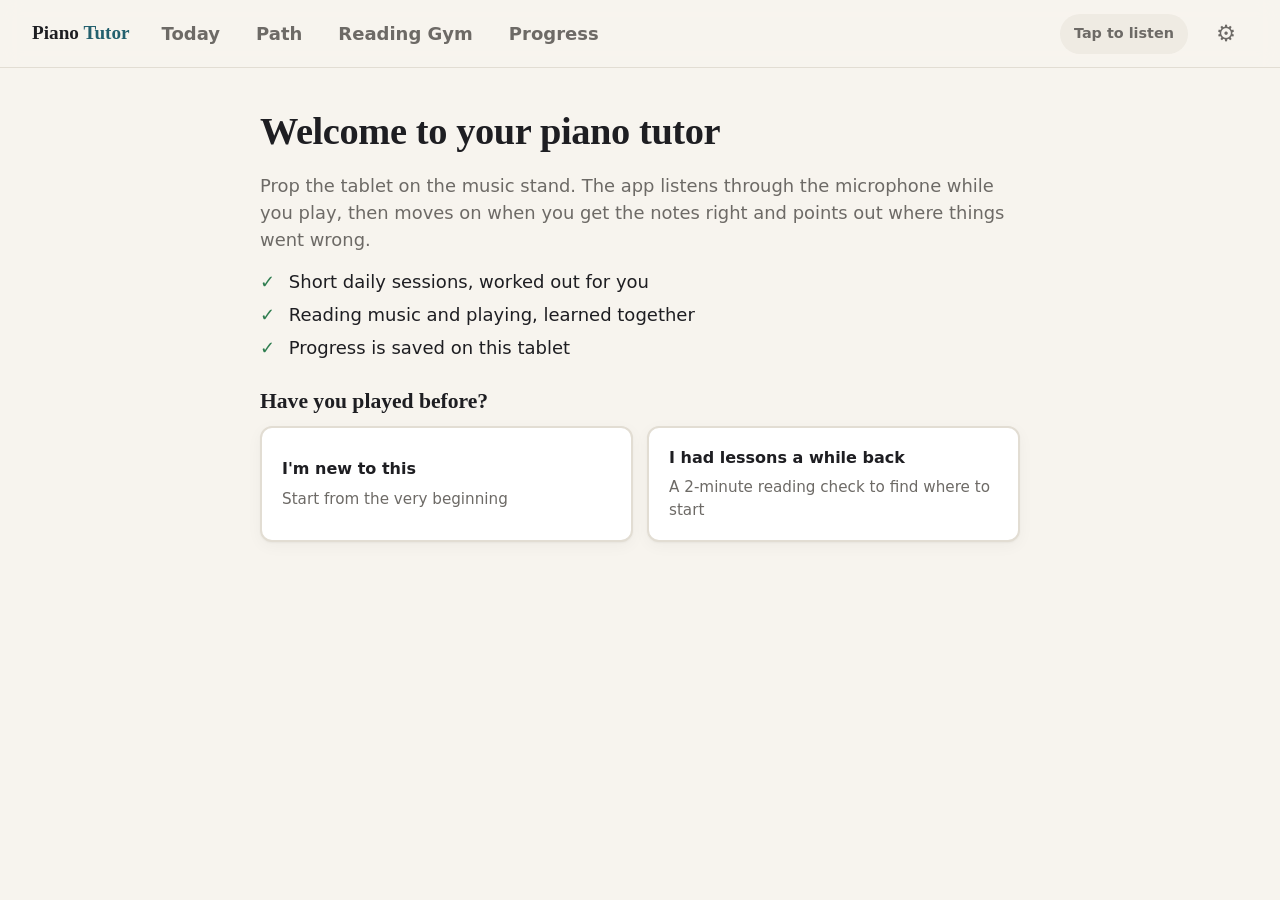
==== tests/seed.html @ a304c2f1 "MVP v0.1: Today, Path, lessons, Reading Gym, Progress, Settings Foundation track (6 units, 17 lesson" ====
<!doctype html>
<meta charset="utf-8">
<title>Seed test state</title>
<script>
// Dev helper: tests/seed.html?preset=new|placed|midway&to=/today
const p = new URLSearchParams(location.search);
const preset = p.get('preset') || 'new';
const DAY = 86400000, now = Date.now();
const base = { version: 1, createdAt: now - 30 * DAY, settings: { touchKeyboard: true, micThreshold: 0.012, theme: p.get('theme') || 'system', autoListen: false },
  onboarded: preset !== 'new', placement: null, lessons: {}, notes: {}, practice: {}, history: [], lastActiveAt: null, prevSessionAt: null };
const done = ids => ids.forEach(id => base.lessons[id] = { done: true, completedAt: now - 5 * DAY, steps: {} });
if (preset === 'placed' || preset === 'midway') {
  base.placement = { at: now - 20 * DAY, score: 13, total: 16, passed: true };
  done(['l1-1','l1-2','l2-1','l2-2','l2-3','l3-1','l3-2']);
}
if (preset === 'midway') {
  done(['l4-1','l4-2','l4-3']);
  base.lessons['l4-1'].steps = { 1: { done: true, best: 0.92, at: now - 6 * DAY } };
  base.lessons['l4-2'].steps = { 1: { done: true, best: 0.75, at: now - 5 * DAY } };
  base.lessons['l4-3'].steps = { 0: { done: true, best: 1, at: now - 5 * DAY } };
  Object.assign(base.notes, { C4: { box: 5, seen: 20, right: 19 }, G4: { box: 4, seen: 14, right: 12 }, F3: { box: 2, seen: 12, right: 8 },
    C5: { box: 3, seen: 9, right: 7 }, C3: { box: 1, seen: 8, right: 4 }, D4: { box: 4, seen: 10, right: 9 }, E4: { box: 3, seen: 10, right: 8 }, F4: { box: 2, seen: 9, right: 6 } });
  for (let i = 0; i < 28; i++) if ([0, 2, 3, 5, 8, 9, 12, 15, 16, 19].includes(i)) {
    const d = new Date(now - (i + 5) * DAY); const k = `${d.getFullYear()}-${String(d.getMonth()+1).padStart(2,'0')}-${String(d.getDate()).padStart(2,'0')}`;
    base.practice[k] = 600 + (i * 137) % 900;
  }
  base.history = [
    { at: now - 5 * DAY, kind: 'play', id: 'l4-3', title: 'Mary Had a Little Lamb', detail: '100% clean, 31s' },
    { at: now - 5 * DAY, kind: 'lesson', id: 'l4-3', title: 'Mary Had a Little Lamb', detail: 'Lesson complete' },
    { at: now - 5 * DAY, kind: 'gym', id: 'gym', title: 'Reading Gym', detail: '9/10, avg 2.1s' },
  ];
  base.lastActiveAt = now - 5 * DAY;
}
if (p.get('gap')) base.lastActiveAt = now - Number(p.get('gap')) * DAY;
localStorage.setItem('pianoTutor.v1', JSON.stringify(base));
location.replace('../app/' + (p.get('sim') ? '?sim=' + p.get('sim') : '') + '#' + (p.get('to') || '/today'));
</script>
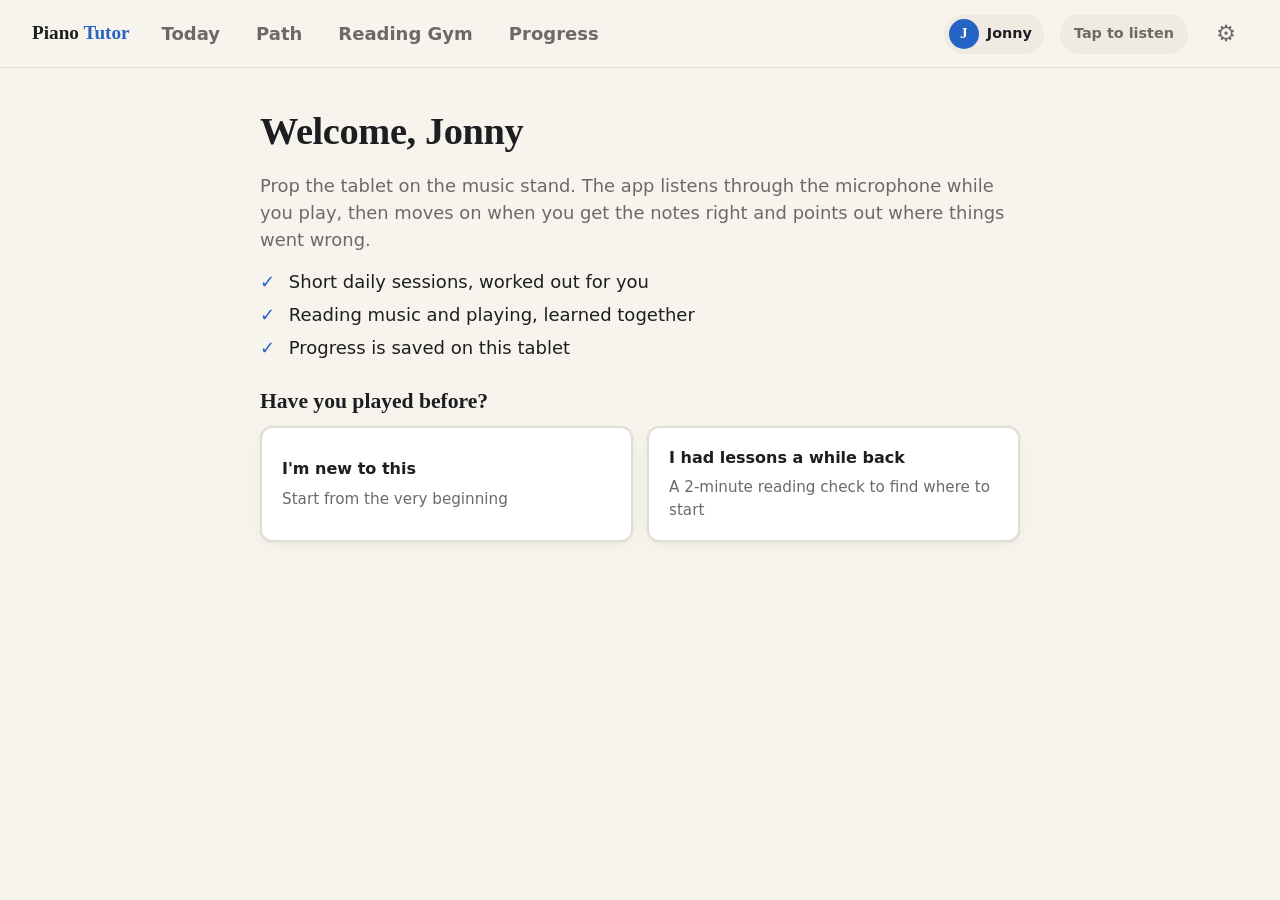
==== commit 9fe7e853: "v0.3.0: players, pass-to-progress goals, blue accent - Multiple players with separate progress; shar" ====
--- a/tests/seed.html
+++ b/tests/seed.html
@@ -31,7 +31,18 @@
   ];
   base.lastActiveAt = now - 5 * DAY;
 }
+if (p.get('picked')) sessionStorage.setItem('pt.picked', '1');
 if (p.get('gap')) base.lastActiveAt = now - Number(p.get('gap')) * DAY;
-localStorage.setItem('pianoTutor.v1', JSON.stringify(base));
-location.replace('../app/' + (p.get('sim') ? '?sim=' + p.get('sim') : '') + '#' + (p.get('to') || '/today'));
+if (p.get('streak1')) { base.lessons['l4-4'] = { done: false, steps: { 0: { done: true, mastered: true }, 1: { done: true, waitStreak: 1 } } }; }
+if (p.get('players') === '2') {
+  // two players, stored in the multi-player format
+  localStorage.setItem('pianoTutor.profiles', JSON.stringify({ active: 'pA', list: [
+    { id: 'pA', name: 'Jonny', colour: '#2563c4', createdAt: now }, { id: 'pB', name: 'Ella', colour: '#c2410c', createdAt: now }] }));
+  localStorage.setItem('pianoTutor.v1.pA', JSON.stringify(base));
+  localStorage.setItem('pianoTutor.v1.pB', JSON.stringify({ version: 1, createdAt: now, settings: {}, onboarded: false, lessons: {}, notes: {}, practice: {}, history: [] }));
+} else if (preset !== 'empty') {
+  // single-player data in the pre-v0.3 format: the app moves it into a player profile
+  localStorage.setItem('pianoTutor.v1', JSON.stringify(base));
+}
+location.replace('../app/' + (p.get('sim') ? '?sim=' + p.get('sim') + '&simgap=' + (p.get('simgap') || 150) + '&simdelay=' + (p.get('simdelay') || 1000) + (p.get('autostart') ? '&autostart=1' : '') + (p.get('simsrc') ? '&simsrc=' + p.get('simsrc') : '') : '') + '#' + (p.get('to') || '/today'));
 </script>
